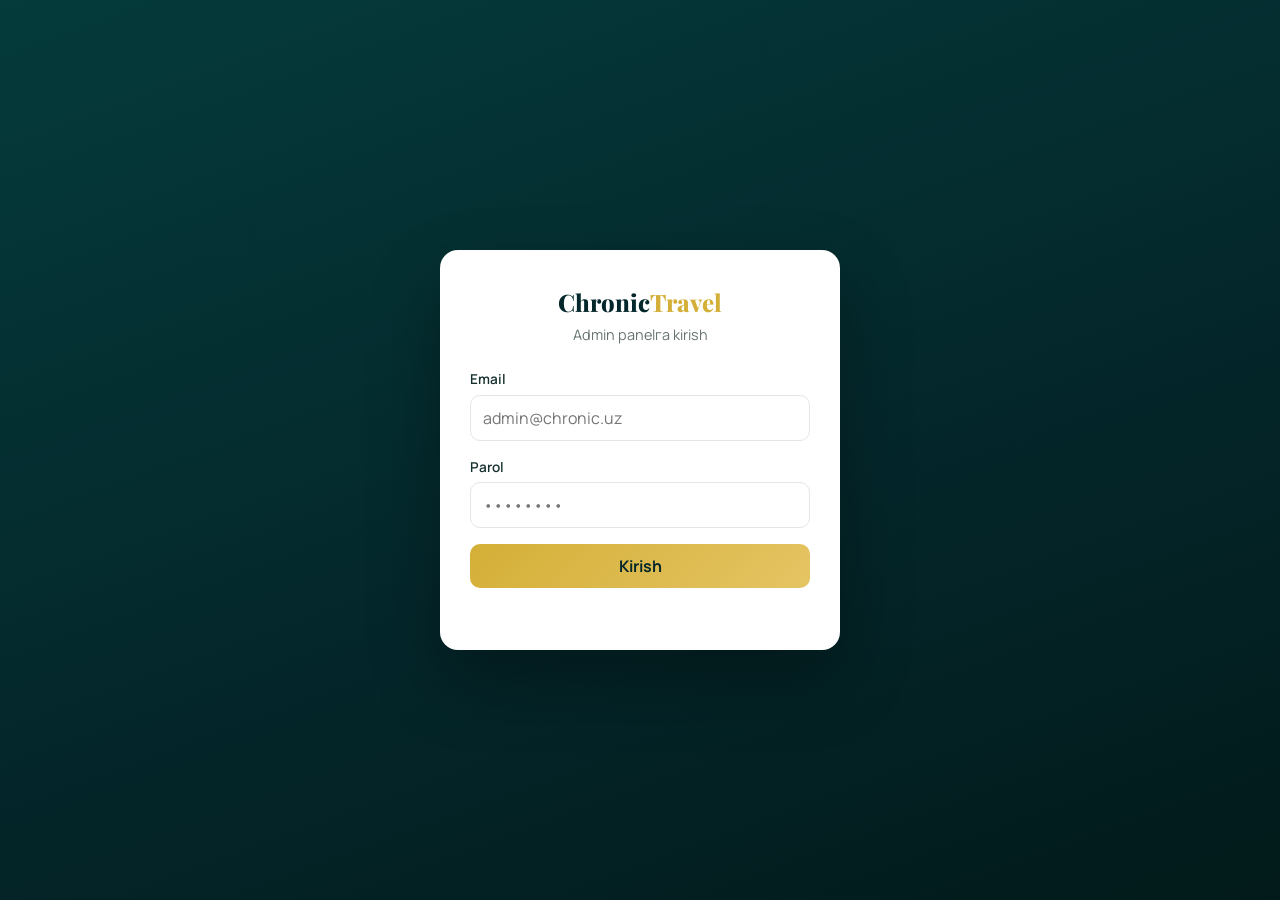
==== admin.html @ f4fd237e "Admin panel + Supabase: turlar CRUD, buyurtmalar, sozlamalar; sayt bazadan yuklaydi Co-Authored-By: " ====
<!DOCTYPE html>
<html lang="uz">
<head>
<meta charset="UTF-8">
<meta name="viewport" content="width=device-width, initial-scale=1.0">
<title>Chronic Travel — Admin panel</title>
<style>
:root{--green:#04272B;--gold:#D4AF37;--gold2:#e5c463;--bg:#f4f6f6;--card:#fff;--ink:#16302f;--muted:#65746f;--line:#e2e7e6;--danger:#e5645f;}
*{box-sizing:border-box;margin:0;padding:0}
body{font-family:'Manrope',system-ui,'Segoe UI',sans-serif;background:var(--bg);color:var(--ink);line-height:1.5}
a{color:inherit}
.btn{display:inline-flex;align-items:center;gap:6px;border:none;border-radius:10px;padding:10px 16px;font:inherit;font-weight:700;cursor:pointer;transition:.2s}
.btn--gold{background:linear-gradient(135deg,var(--gold),var(--gold2));color:var(--green)}
.btn--gold:hover{filter:brightness(1.05)}
.btn--ghost{background:transparent;border:1.5px solid var(--line);color:var(--ink)}
.btn--ghost:hover{border-color:var(--gold)}
.btn--danger{background:transparent;border:1.5px solid #f0c9c7;color:var(--danger)}
.btn--danger:hover{background:var(--danger);color:#fff}
.btn--sm{padding:7px 12px;font-size:.85rem;border-radius:8px}
input,textarea,select{width:100%;padding:10px 12px;border:1.5px solid var(--line);border-radius:10px;font:inherit;background:#fff;color:var(--ink)}
input:focus,textarea:focus{outline:none;border-color:var(--gold)}
label{display:block;font-weight:600;font-size:.85rem;margin:0 0 5px}
.hidden{display:none!important}

/* Login */
.login{min-height:100vh;display:grid;place-items:center;padding:20px;
  background:linear-gradient(160deg,#053b3b,var(--green) 55%,#021a1a)}
.login__box{background:#fff;border-radius:18px;padding:34px 30px;width:min(400px,100%);box-shadow:0 30px 70px rgba(0,0,0,.3)}
.login__logo{text-align:center;font-family:'Playfair Display',serif;font-weight:800;font-size:1.5rem;color:var(--green);margin-bottom:4px}
.login__logo span{color:var(--gold)}
.login__sub{text-align:center;color:var(--muted);font-size:.9rem;margin-bottom:24px}
.field{margin-bottom:16px}
.msg{font-size:.85rem;margin-top:10px;min-height:18px}
.msg--err{color:var(--danger)}
.msg--ok{color:#1f9d55}

/* App */
.top{background:var(--green);color:#fff;padding:14px 20px;display:flex;align-items:center;justify-content:space-between;position:sticky;top:0;z-index:10}
.top__logo{font-family:'Playfair Display',serif;font-weight:800;font-size:1.2rem}
.top__logo span{color:var(--gold)}
.top__right{display:flex;align-items:center;gap:14px;font-size:.9rem}
.wrap{max-width:1050px;margin:0 auto;padding:22px 18px 60px}
.tabs{display:flex;gap:8px;margin-bottom:22px;flex-wrap:wrap}
.tab{padding:10px 18px;border-radius:30px;background:#fff;border:1.5px solid var(--line);font-weight:700;cursor:pointer;font-size:.92rem}
.tab.active{background:var(--green);color:#fff;border-color:var(--green)}
.panel-head{display:flex;align-items:center;justify-content:space-between;gap:12px;margin-bottom:16px;flex-wrap:wrap}
.panel-head h2{font-family:'Playfair Display',serif;color:var(--green);font-size:1.5rem}
.card{background:var(--card);border:1px solid var(--line);border-radius:14px;padding:16px;margin-bottom:12px}

/* Tours list */
.tour-item{display:flex;gap:14px;align-items:center}
.tour-item img{width:76px;height:56px;object-fit:cover;border-radius:8px;flex:none;background:#eee}
.tour-item__info{flex:1;min-width:0}
.tour-item__info b{color:var(--green)}
.tour-item__price{color:var(--gold);font-weight:800}
.tour-item__actions{display:flex;gap:6px;flex:none}
.muted{color:var(--muted);font-size:.85rem}

/* Orders table */
table{width:100%;border-collapse:collapse}
th,td{text-align:left;padding:10px 8px;border-bottom:1px solid var(--line);font-size:.9rem;vertical-align:top}
th{color:var(--muted);font-weight:700;font-size:.78rem;text-transform:uppercase;letter-spacing:.5px}
.badge{display:inline-block;padding:3px 10px;border-radius:20px;font-size:.75rem;font-weight:700}
.badge--new{background:#fef3c7;color:#92620a}
.badge--done{background:#d1fae5;color:#065f46}

/* Modal */
.modal{position:fixed;inset:0;background:rgba(4,20,20,.6);display:grid;place-items:center;padding:16px;z-index:50}
.modal__box{background:#fff;border-radius:16px;width:min(720px,100%);max-height:92vh;overflow:auto;padding:24px}
.modal__box h3{font-family:'Playfair Display',serif;color:var(--green);margin-bottom:16px}
.grid3{display:grid;grid-template-columns:1fr 1fr 1fr;gap:12px}
.lang-tabs{display:flex;gap:6px;margin:14px 0 10px}
.lang-tab{padding:6px 14px;border-radius:8px;border:1.5px solid var(--line);cursor:pointer;font-weight:700;font-size:.85rem}
.lang-tab.active{background:var(--green);color:#fff;border-color:var(--green)}
.modal__foot{display:flex;justify-content:flex-end;gap:8px;margin-top:20px}
@media(max-width:640px){.grid3{grid-template-columns:1fr}.tour-item{flex-wrap:wrap}}
</style>
<link href="https://fonts.googleapis.com/css2?family=Playfair+Display:wght@700;800&family=Manrope:wght@400;500;600;700&display=swap" rel="stylesheet">
</head>
<body>

<!-- ============ LOGIN ============ -->
<div class="login" id="loginView">
  <div class="login__box">
    <div class="login__logo">Chronic<span>Travel</span></div>
    <div class="login__sub">Admin panelга kirish</div>
    <div class="field"><label>Email</label><input type="email" id="email" placeholder="admin@chronic.uz" autocomplete="username"></div>
    <div class="field"><label>Parol</label><input type="password" id="password" placeholder="••••••••" autocomplete="current-password"></div>
    <button class="btn btn--gold" id="loginBtn" style="width:100%;justify-content:center">Kirish</button>
    <div class="msg msg--err" id="loginMsg"></div>
  </div>
</div>

<!-- ============ APP ============ -->
<div id="appView" class="hidden">
  <div class="top">
    <div class="top__logo">Chronic<span>Travel</span> · Admin</div>
    <div class="top__right">
      <a href="/" target="_blank" style="color:#fff">🌐 Saytni ochish</a>
      <span id="whoami" style="opacity:.8"></span>
      <button class="btn btn--sm btn--ghost" id="logoutBtn" style="color:#fff;border-color:rgba(255,255,255,.4)">Chiqish</button>
    </div>
  </div>

  <div class="wrap">
    <div class="tabs">
      <div class="tab active" data-tab="tours">📦 Turlar</div>
      <div class="tab" data-tab="orders">📩 Buyurtmalar</div>
      <div class="tab" data-tab="settings">⚙️ Sozlamalar</div>
    </div>

    <!-- TURLAR -->
    <section id="tab-tours">
      <div class="panel-head">
        <h2>Turlar</h2>
        <div style="display:flex;gap:8px">
          <button class="btn btn--ghost btn--sm" id="importBtn">⤵️ Namunaviy turlarni import qilish</button>
          <button class="btn btn--gold btn--sm" id="addTourBtn">+ Yangi tur</button>
        </div>
      </div>
      <div id="toursList"></div>
    </section>

    <!-- BUYURTMALAR -->
    <section id="tab-orders" class="hidden">
      <div class="panel-head">
        <h2>Buyurtmalar</h2>
        <button class="btn btn--ghost btn--sm" id="refreshOrders">↻ Yangilash</button>
      </div>
      <div class="card" style="padding:0;overflow:auto">
        <table>
          <thead><tr><th>Sana</th><th>Ism</th><th>Telefon</th><th>Tur</th><th>Holat</th><th></th></tr></thead>
          <tbody id="ordersBody"></tbody>
        </table>
      </div>
      <p class="muted" id="ordersEmpty" style="margin-top:12px"></p>
    </section>

    <!-- SOZLAMALAR -->
    <section id="tab-settings" class="hidden">
      <div class="panel-head"><h2>Sozlamalar (matnlar)</h2></div>
      <div class="card">
        <div class="field"><label>Telefon raqami</label><input id="set_phone" placeholder="+998 ..."></div>
        <div class="field"><label>Hero matn (UZ)</label><textarea id="set_hero_text_uz" rows="3"></textarea></div>
        <div class="field"><label>Hero matn (RU)</label><textarea id="set_hero_text_ru" rows="3"></textarea></div>
        <div class="field"><label>Hero matn (EN)</label><textarea id="set_hero_text_en" rows="3"></textarea></div>
        <button class="btn btn--gold" id="saveSettings">Saqlash</button>
        <span class="msg" id="settingsMsg"></span>
      </div>
    </section>
  </div>
</div>

<!-- ============ TUR MODAL ============ -->
<div class="modal hidden" id="tourModal">
  <div class="modal__box">
    <h3 id="modalTitle">Yangi tur</h3>
    <input type="hidden" id="t_id">
    <div class="grid3">
      <div><label>Rasm (URL)</label><input id="t_image" placeholder="https://..."></div>
      <div><label>Narx</label><input id="t_price" placeholder="$890"></div>
      <div><label>Tartib (sort)</label><input id="t_sort" type="number" value="0"></div>
    </div>
    <div style="margin-top:10px"><img id="t_preview" src="" alt="" style="max-height:90px;border-radius:8px;display:none"></div>

    <div class="lang-tabs">
      <div class="lang-tab active" data-l="uz">UZ</div>
      <div class="lang-tab" data-l="ru">RU</div>
      <div class="lang-tab" data-l="en">EN</div>
    </div>
    <div id="langFields"></div>

    <label style="margin-top:12px"><input type="checkbox" id="t_active" checked style="width:auto;margin-right:6px">Faol (saytda ko'rinsin)</label>

    <div class="modal__foot">
      <button class="btn btn--ghost" id="cancelTour">Bekor qilish</button>
      <button class="btn btn--gold" id="saveTour">Saqlash</button>
    </div>
    <div class="msg msg--err" id="tourMsg" style="text-align:right"></div>
  </div>
</div>

<script src="https://cdn.jsdelivr.net/npm/@supabase/supabase-js@2"></script>
<script src="admin.js?v=1"></script>
</body>
</html>
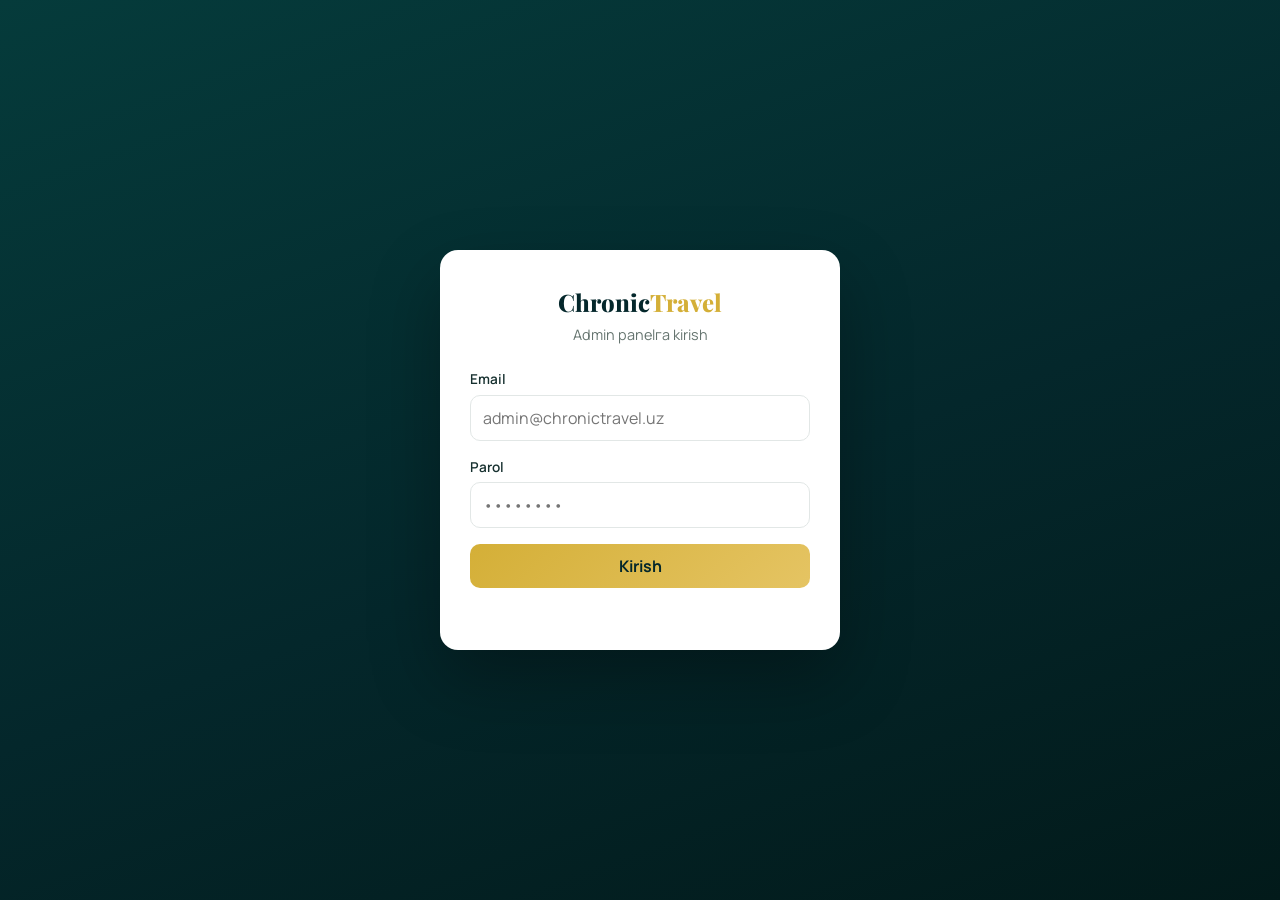
==== commit 7c29a34c: "Domen: chronic.uz -> chronictravel.uz (CNAME, SEO, sitemap, og-cover) Co-Authored-By: Claude Opus 4." ====
--- a/admin.html
+++ b/admin.html
@@ -84,7 +84,7 @@
   <div class="login__box">
     <div class="login__logo">Chronic<span>Travel</span></div>
     <div class="login__sub">Admin panelга kirish</div>
-    <div class="field"><label>Email</label><input type="email" id="email" placeholder="admin@chronic.uz" autocomplete="username"></div>
+    <div class="field"><label>Email</label><input type="email" id="email" placeholder="admin@chronictravel.uz" autocomplete="username"></div>
     <div class="field"><label>Parol</label><input type="password" id="password" placeholder="••••••••" autocomplete="current-password"></div>
     <button class="btn btn--gold" id="loginBtn" style="width:100%;justify-content:center">Kirish</button>
     <div class="msg msg--err" id="loginMsg"></div>
